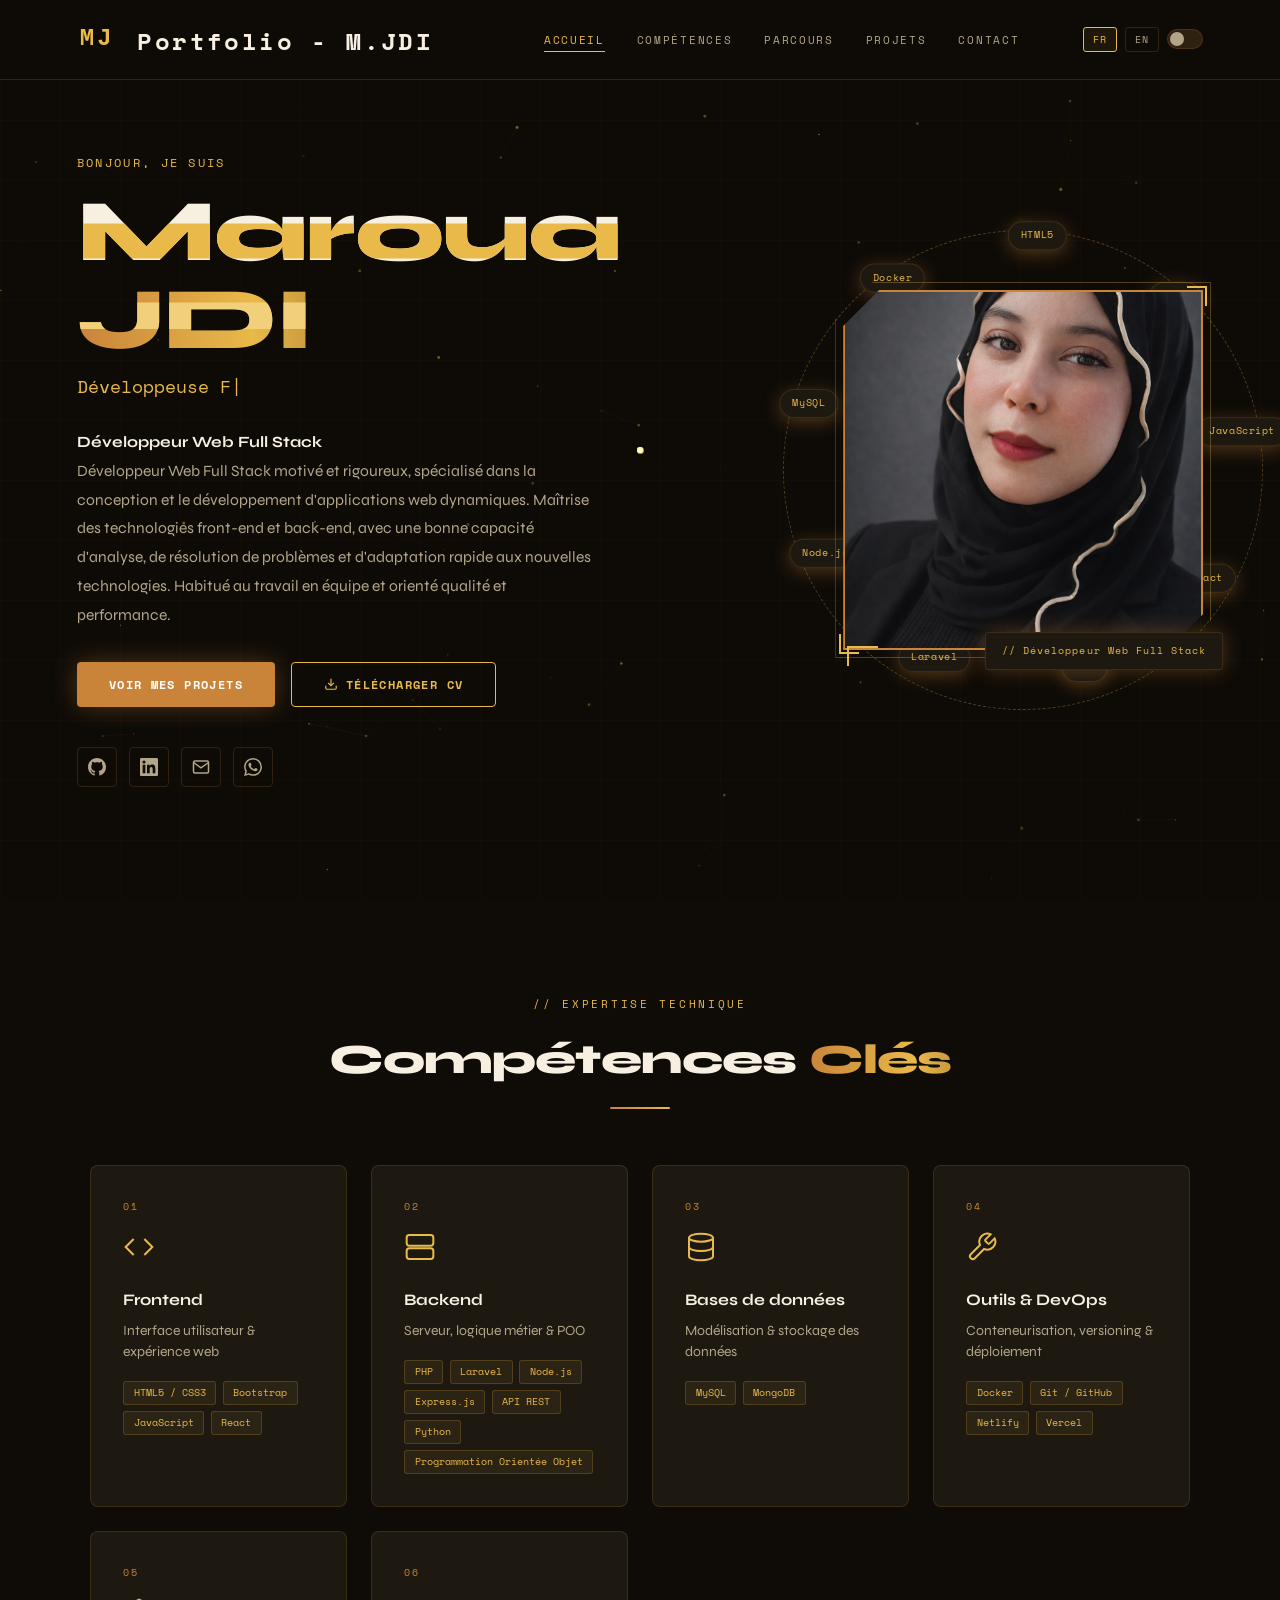
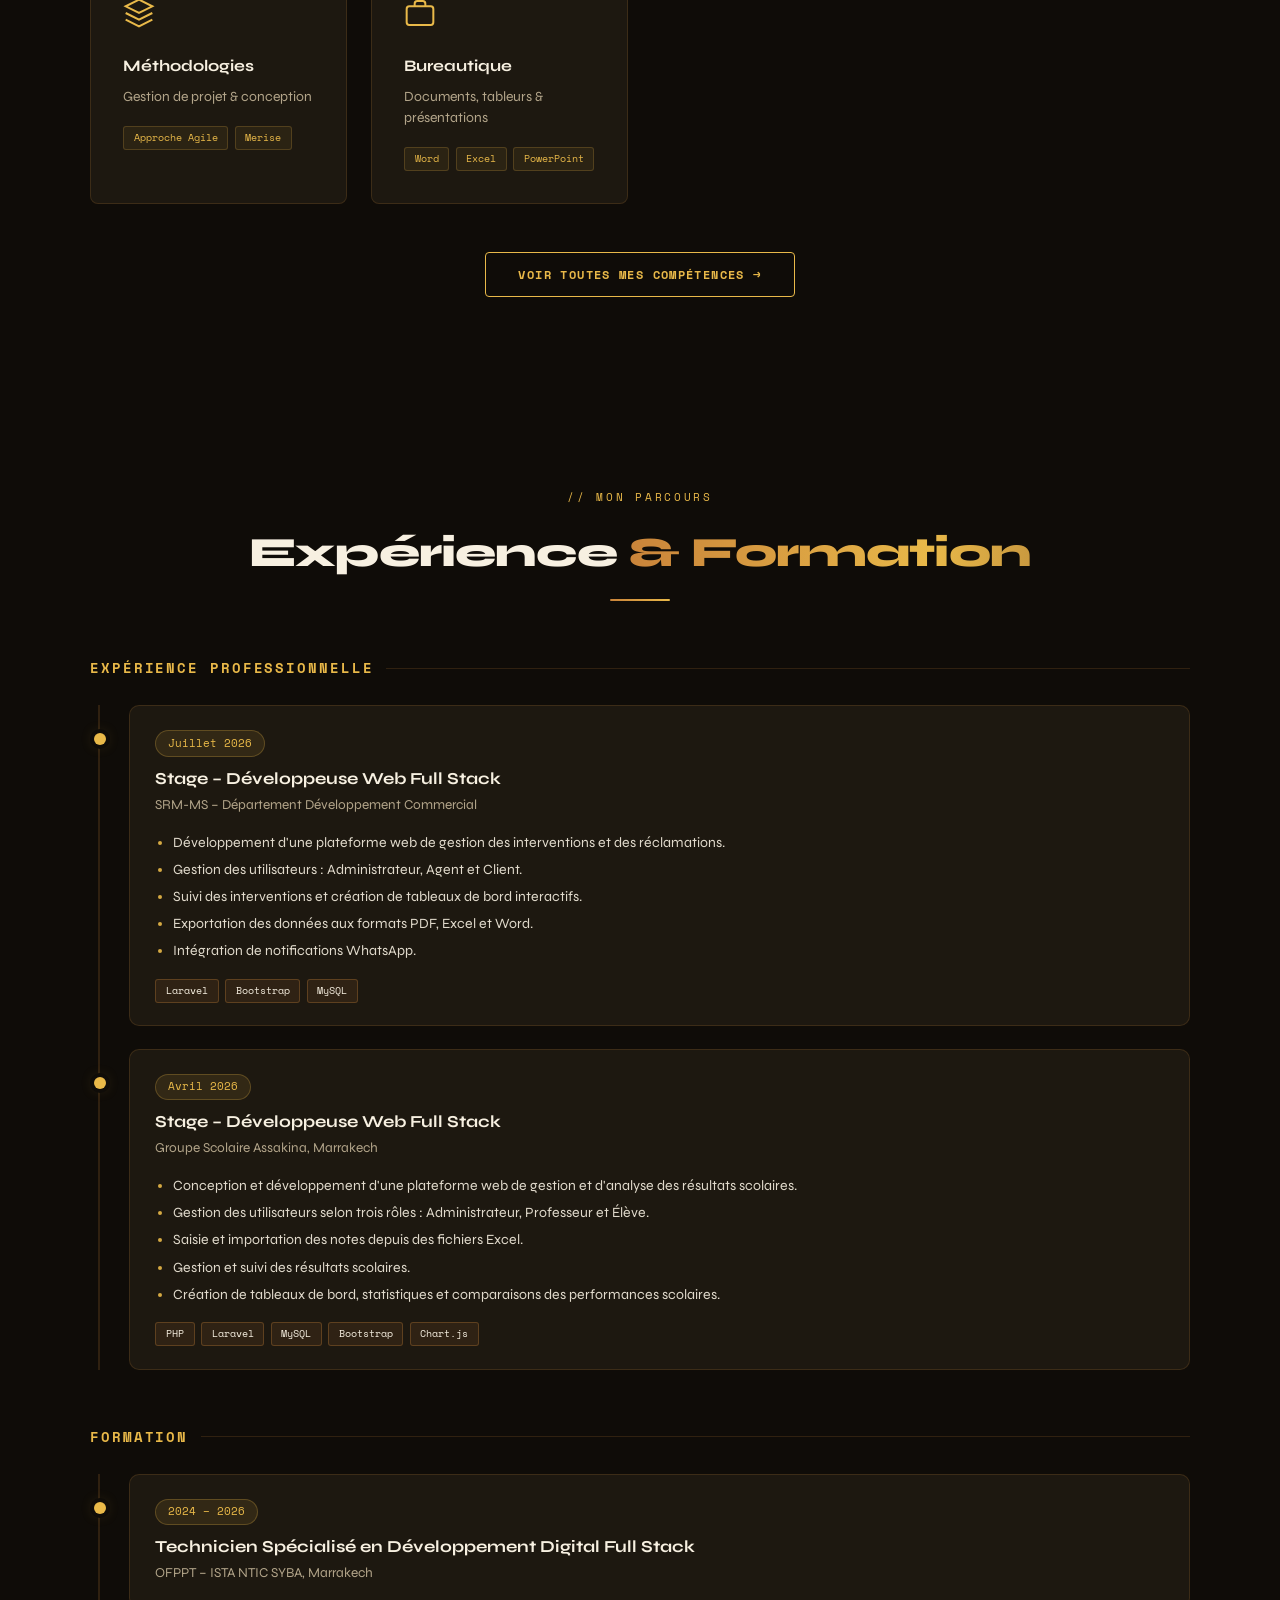
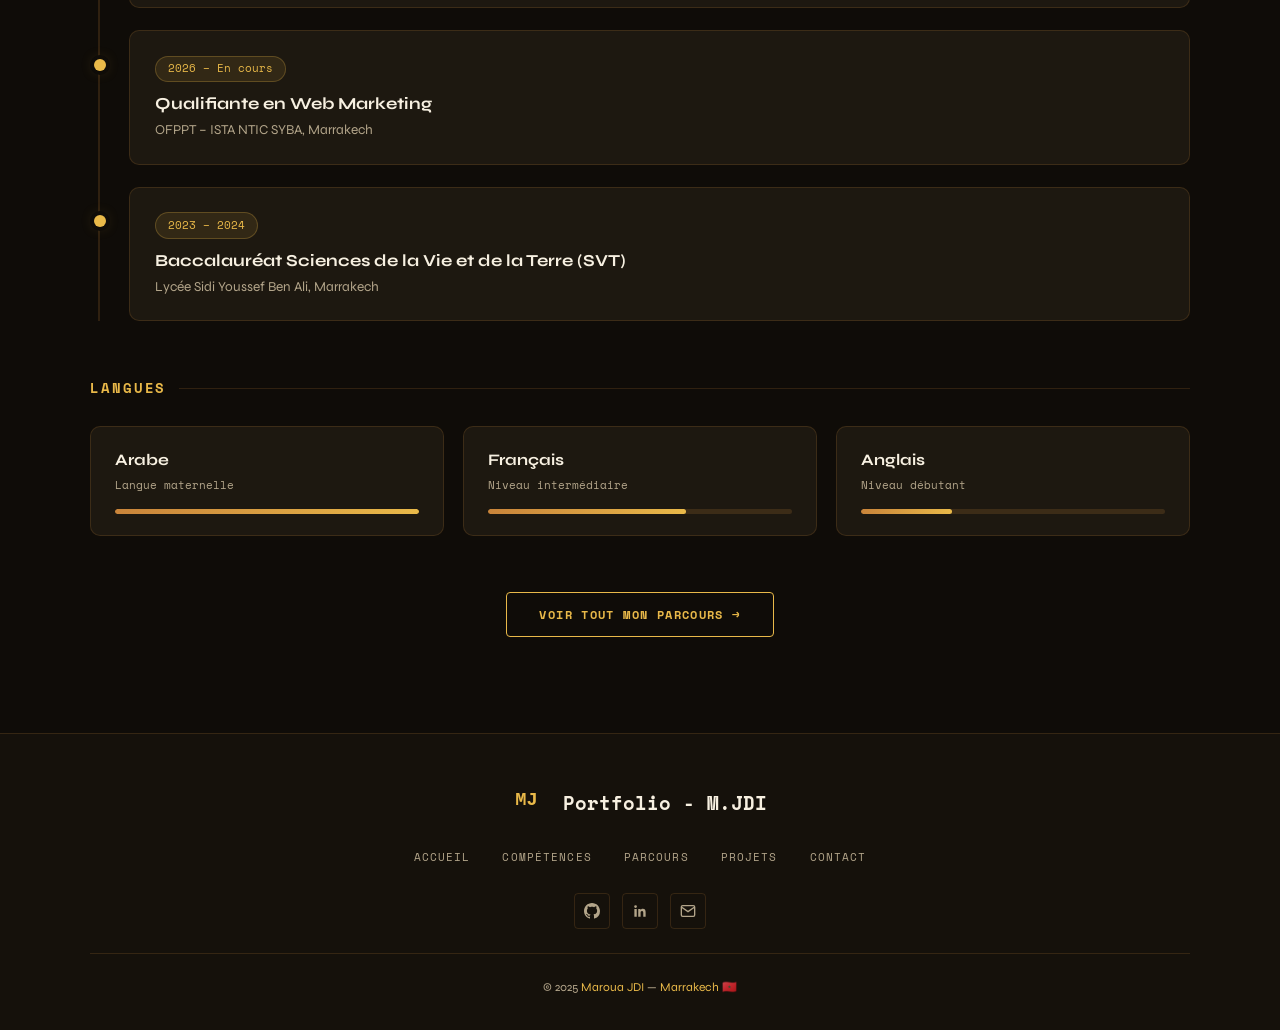
==== index.html @ b1b80afc "Initial commit" ====
<!DOCTYPE html>
<html lang="fr" id="html-root">
<head>
  <meta charset="UTF-8"/>
  <meta name="viewport" content="width=device-width,initial-scale=1.0"/>
  <title>Maroua JDI — Full Stack Developer</title>
  <link rel="stylesheet" href="css/style.css"/>
  <link href="https://fonts.googleapis.com/css2?family=Space+Mono:wght@400;700&family=Syne:wght@400;600;700;800&display=swap" rel="stylesheet"/>
  <style>
  /* ── TOOLTIP on s-icon ── */
  .s-icon{position:relative}
  .s-icon::after{
    content:attr(data-tooltip);
    position:absolute;
    bottom:calc(100% + 10px);
    left:50%;
    transform:translateX(-50%);
    background:var(--panel);
    border:1px solid var(--border);
    color:var(--cyan);
    font-family:var(--ff-mono);
    font-size:.65rem;
    letter-spacing:.06em;
    white-space:nowrap;
    padding:.35rem .7rem;
    border-radius:4px;
    opacity:0;
    pointer-events:none;
    transition:opacity .2s,transform .2s;
    transform:translateX(-50%) translateY(4px);
    z-index:100;
  }
  .s-icon:hover::after{
    opacity:1;
    transform:translateX(-50%) translateY(0);
  }
  </style>
</head>
<body>
<canvas id="particles"></canvas>

<!-- NAVBAR -->
<nav class="navbar" id="navbar">
  <div class="logo" style="font-size:1.5rem">
    <svg width="32" height="32" viewBox="0 0 24 24" fill="currentColor" style="margin-right:0.7rem">
      <text x="2" y="20" font-family="monospace" font-size="18" font-weight="bold">MJ</text>
    </svg>
    Portfolio  - M.JDI
  </div>
  <ul class="nav-links" id="nav-links">
    <li><a href="index.html" class="active" data-fr="Accueil" data-en="Home">Accueil</a></li>
    <li><a href="pages/skills.html" data-fr="Comp&eacute;tences" data-en="Skills">Comp&eacute;tences</a></li>
    <li><a href="pages/parcours.html" data-fr="Parcours" data-en="Background">Parcours</a></li>
    <li><a href="pages/projects.html" data-fr="Projets" data-en="Projects">Projets</a></li>
    <li><a href="pages/contact.html" data-fr="Contact" data-en="Contact">Contact</a></li>
    <li><a href="pages/admin.html" class="admin-lnk" data-fr="Admin" data-en="Admin">Admin</a></li>
    <li class="nav-controls">
      <button class="lang-btn active-lang" id="btn-fr" onclick="setLang('fr')">FR</button>
      <button class="lang-btn" id="btn-en" onclick="setLang('en')">EN</button>
      <button class="theme-btn" id="theme-btn" onclick="toggleTheme()" title="Changer le theme"></button>
    </li>
  </ul>
  <div class="hamburger" onclick="document.getElementById('nav-links').classList.toggle('open')">&#9776;</div>
</nav>

<!-- HERO -->
<section class="hero">
  <div class="hero-wrap">
    <div class="hero-text">
      <p class="hero-eyebrow" data-fr="Bonjour, je suis" data-en="Hello, I am">Bonjour, je suis</p>
      <h1 class="hero-name">Maroua <span>JDI</span></h1>
      <div class="hero-role"><span id="typing"></span><span class="cursor">|</span></div>
      <p class="hero-bio">
        <strong data-fr="D&eacute;veloppeur Web Full Stack" data-en="Full Stack Web Developer">D&eacute;veloppeur Web Full Stack</strong><br>
        <span data-fr="D&eacute;veloppeur Web Full Stack motiv&eacute; et rigoureux, sp&eacute;cialis&eacute; dans la conception et le d&eacute;veloppement d&apos;applications web dynamiques. Ma&icirc;trise des technologies front-end et back-end, avec une bonne capacit&eacute; d&apos;analyse, de r&eacute;solution de probl&egrave;mes et d&apos;adaptation rapide aux nouvelles technologies. Habitu&eacute; au travail en &eacute;quipe et orient&eacute; qualit&eacute; et performance." data-en="Motivated and rigorous Full Stack Web Developer, specialized in designing and developing dynamic web applications. Proficient in both front-end and back-end technologies, with strong analytical skills, problem-solving ability and quick adaptation to new technologies. Team-oriented with a focus on quality and performance.">D&eacute;veloppeur Web Full Stack motiv&eacute; et rigoureux, sp&eacute;cialis&eacute; dans la conception et le d&eacute;veloppement d&apos;applications web dynamiques. Ma&icirc;trise des technologies front-end et back-end, avec une bonne capacit&eacute; d&apos;analyse, de r&eacute;solution de probl&egrave;mes et d&apos;adaptation rapide aux nouvelles technologies. Habitu&eacute; au travail en &eacute;quipe et orient&eacute; qualit&eacute; et performance.</span>
      </p>
      <div class="hero-actions">
        <a href="pages/projects.html" class="btn-p" data-fr="Voir mes projets" data-en="View my projects">Voir mes projets</a>
        <a href="uploads/Cv_Maroua JDI.pdf" download class="btn-o">
          <svg width="14" height="14" viewBox="0 0 24 24" fill="none" stroke="currentColor" stroke-width="2"><path d="M21 15v4a2 2 0 0 1-2 2H5a2 2 0 0 1-2-2v-4"/><polyline points="7 10 12 15 17 10"/><line x1="12" y1="15" x2="12" y2="3"/></svg>
          <span data-fr="T&eacute;l&eacute;charger CV" data-en="Download CV">T&eacute;l&eacute;charger CV</span>
        </a>
      </div>

      <!-- SOCIAL ICONS -->
      <div class="hero-socials">

        <!-- GitHub -->
        <a href="https://github.com/MarouaJD" target="_blank" class="s-icon"
           data-tooltip="github.com/MarouaJD">
          <svg width="18" height="18" viewBox="0 0 24 24" fill="currentColor"><path d="M12 0C5.37 0 0 5.37 0 12c0 5.31 3.435 9.795 8.205 11.385.6.105.825-.255.825-.57 0-.285-.015-1.23-.015-2.235-3.015.555-3.795-.735-4.035-1.41-.135-.345-.72-1.41-1.23-1.695-.42-.225-1.02-.78-.015-.795.945-.015 1.62.87 1.845 1.23 1.08 1.815 2.805 1.305 3.495.99.105-.78.42-1.305.765-1.605-2.67-.3-5.46-1.335-5.46-5.925 0-1.305.465-2.385 1.23-3.225-.12-.3-.54-1.53.12-3.18 0 0 1.005-.315 3.3 1.23.96-.27 1.98-.405 3-.405s2.04.135 3 .405c2.295-1.56 3.3-1.23 3.3-1.23.66 1.65.24 2.88.12 3.18.765.84 1.23 1.905 1.23 3.225 0 4.605-2.805 5.625-5.475 5.925.435.375.81 1.095.81 2.22 0 1.605-.015 2.895-.015 3.3 0 .315.225.69.825.57A12.02 12.02 0 0 0 24 12c0-6.63-5.37-12-12-12z"/></svg>
        </a>

        <!-- LinkedIn -->
        <a href="https://linkedin.com/in/maroua-jdi/" target="_blank" class="s-icon"
           data-tooltip="linkedin.com/in/maroua-jdi">
          <svg width="18" height="18" viewBox="0 0 24 24" fill="currentColor"><path d="M20.447 20.452h-3.554v-5.569c0-1.328-.027-3.037-1.852-3.037-1.853 0-2.136 1.445-2.136 2.939v5.667H9.351V9h3.414v1.561h.046c.477-.9 1.637-1.85 3.37-1.85 3.601 0 4.267 2.37 4.267 5.455v6.286zM5.337 7.433a2.062 2.062 0 0 1-2.063-2.065 2.064 2.064 0 1 1 2.063 2.065zm1.782 13.019H3.555V9h3.564v11.452zM22.225 0H1.771C.792 0 0 .774 0 1.729v20.542C0 23.227.792 24 1.771 24h20.451C23.2 24 24 23.227 24 22.271V1.729C24 .774 23.2 0 22.222 0h.003z"/></svg>
        </a>

        <!-- Email -->
        <a href="mailto:ajdimaroua6@gmail.com" class="s-icon" data-tooltip="ajdimaroua6@gmail.com">
          <svg width="18" height="18" viewBox="0 0 24 24" fill="none" stroke="currentColor" stroke-width="2"><path d="M4 4h16c1.1 0 2 .9 2 2v12c0 1.1-.9 2-2 2H4c-1.1 0-2-.9-2-2V6c0-1.1.9-2 2-2z"/><polyline points="22,6 12,13 2,6"/></svg>
        </a>

        <!-- WhatsApp -->
        <a href="https://wa.me/212681801838" target="_blank" class="s-icon" data-tooltip="WhatsApp">
          <svg width="18" height="18" viewBox="0 0 24 24" fill="currentColor"><path d="M17.472 14.382c-.297-.149-1.758-.867-2.03-.967-.273-.099-.471-.148-.67.15-.197.297-.767.966-.94 1.164-.173.199-.347.223-.644.075-.297-.15-1.255-.463-2.39-1.475-.883-.788-1.48-1.761-1.653-2.059-.173-.297-.018-.458.13-.606.134-.133.298-.347.446-.52.149-.174.198-.298.298-.497.099-.198.05-.371-.025-.52-.075-.149-.669-1.612-.916-2.207-.242-.579-.487-.5-.669-.51a12.8 12.8 0 0 0-.57-.01c-.198 0-.52.074-.792.372-.272.297-1.04 1.016-1.04 2.479 0 1.462 1.065 2.875 1.213 3.074.149.198 2.096 3.2 5.077 4.487.709.306 1.262.489 1.694.625.712.227 1.36.195 1.871.118.571-.085 1.758-.719 2.006-1.413.248-.694.248-1.289.173-1.413-.074-.124-.272-.198-.57-.347m-5.421 7.403h-.004a9.87 9.87 0 0 1-5.031-1.378l-.361-.214-3.741.982.998-3.648-.235-.374a9.86 9.86 0 0 1-1.51-5.26c.001-5.45 4.436-9.884 9.888-9.884 2.64 0 5.122 1.03 6.988 2.898a9.825 9.825 0 0 1 2.893 6.994c-.003 5.45-4.437 9.884-9.885 9.884m8.413-18.297A11.815 11.815 0 0 0 12.05 0C5.495 0 .16 5.335.157 11.892c0 2.096.547 4.142 1.588 5.945L.057 24l6.305-1.654a11.882 11.882 0 0 0 5.683 1.448h.005c6.554 0 11.89-5.335 11.893-11.893a11.821 11.821 0 0 0-3.48-8.413z"/></svg>
        </a>

      </div>
    </div>

    <div class="hero-photo">
      <div class="orbit" aria-hidden="true">
        <div class="orbit-dash"></div>
        <div class="orbit-ring">
        <div class="ob" style="--a:-90deg"><div class="ob-u"><div class="ob-c"><span class="ob-in">HTML5</span></div></div></div>
        <div class="ob" style="--a:-50deg"><div class="ob-u"><div class="ob-c"><span class="ob-in">CSS3</span></div></div></div>
        <div class="ob" style="--a:-10deg"><div class="ob-u"><div class="ob-c"><span class="ob-in">JavaScript</span></div></div></div>
        <div class="ob" style="--a:30deg"><div class="ob-u"><div class="ob-c"><span class="ob-in">React</span></div></div></div>
        <div class="ob" style="--a:70deg"><div class="ob-u"><div class="ob-c"><span class="ob-in">PHP</span></div></div></div>
        <div class="ob" style="--a:110deg"><div class="ob-u"><div class="ob-c"><span class="ob-in">Laravel</span></div></div></div>
        <div class="ob" style="--a:150deg"><div class="ob-u"><div class="ob-c"><span class="ob-in">Node.js</span></div></div></div>
        <div class="ob" style="--a:190deg"><div class="ob-u"><div class="ob-c"><span class="ob-in">MySQL</span></div></div></div>
        <div class="ob" style="--a:230deg"><div class="ob-u"><div class="ob-c"><span class="ob-in">Docker</span></div></div></div>
        </div>
      </div>
      <div class="photo-frame">
        <img src="uploads/profile.png" alt="Maroua JDI" onerror="this.src='https://placehold.co/360x360/1d1810/e9b949?text=MJ'"/>
        <div class="photo-corner tl"></div>
        <div class="photo-corner tr"></div>
        <div class="photo-corner bl"></div>
        <div class="photo-corner br"></div>
      </div>
      <div class="photo-badge" data-fr="// D&eacute;veloppeur Web Full Stack" data-en="// Full Stack Web Developer">// D&eacute;veloppeur Web Full Stack</div>
    </div>
  </div>
</section>

<!-- SKILLS PREVIEW -->
<section class="skills">
  <div class="skills-wrap">
    <div class="sec-head">
      <span class="sec-tag" data-fr="// expertise technique" data-en="// technical expertise">// expertise technique</span>
      <h2 class="sec-title" data-fr="Comp&eacute;tences <span>Cl&eacute;s</span>" data-en="Key <span>Skills</span>">Comp&eacute;tences <span>Cl&eacute;s</span></h2>
      <div class="sec-line"></div>
    </div>
    <div class="skills-grid" id="home-skills"></div>

    <!-- VOIR PLUS -->
    <div style="text-align:center;margin-top:3rem">
      <a href="pages/skills.html" class="btn-o">
        <span data-fr="Voir toutes mes comp&eacute;tences &rarr;" data-en="See all my skills &rarr;">Voir toutes mes comp&eacute;tences &rarr;</span>
      </a>
    </div>

  </div>
</section>

<!-- PARCOURS (depuis l'admin) -->
<section class="skills" id="parcours">
  <div class="skills-wrap">
    <div class="sec-head">
      <span class="sec-tag" data-fr="// mon parcours" data-en="// my background">// mon parcours</span>
      <h2 class="sec-title" data-fr="Exp&eacute;rience <span>&amp; Formation</span>" data-en="Experience <span>&amp; Education</span>">Exp&eacute;rience <span>&amp; Formation</span></h2>
      <div class="sec-line"></div>
    </div>
    <div id="home-parcours"></div>
    <div style="text-align:center;margin-top:2rem">
      <a href="pages/parcours.html" class="btn-o"><span data-fr="Voir tout mon parcours &rarr;" data-en="See my full background &rarr;">Voir tout mon parcours &rarr;</span></a>
    </div>
  </div>
</section>

<!-- FOOTER -->
<footer>
  <div class="footer-inner">
    <div class="footer-logo" style="font-size:1.2rem">
    <svg width="28" height="28" viewBox="0 0 24 24" fill="currentColor" style="margin-right:0.6rem">
      <text x="2" y="20" font-family="monospace" font-size="16" font-weight="bold">MJ</text>
    </svg>
    Portfolio  - M.JDI
  </div>
    <ul class="footer-links">
      <li><a href="index.html" data-fr="Accueil" data-en="Home">Accueil</a></li>
      <li><a href="pages/skills.html" data-fr="Comp&eacute;tences" data-en="Skills">Comp&eacute;tences</a></li>
    <li><a href="pages/parcours.html" data-fr="Parcours" data-en="Background">Parcours</a></li>
      <li><a href="pages/projects.html" data-fr="Projets" data-en="Projects">Projets</a></li>
      <li><a href="pages/contact.html" data-fr="Contact" data-en="Contact">Contact</a></li>
    </ul>
    <div class="footer-socials">
      <a href="https://github.com/MarouaJD" target="_blank">
        <svg width="16" height="16" viewBox="0 0 24 24" fill="currentColor"><path d="M12 0C5.37 0 0 5.37 0 12c0 5.31 3.435 9.795 8.205 11.385.6.105.825-.255.825-.57 0-.285-.015-1.23-.015-2.235-3.015.555-3.795-.735-4.035-1.41-.135-.345-.72-1.41-1.23-1.695-.42-.225-1.02-.78-.015-.795.945-.015 1.62.87 1.845 1.23 1.08 1.815 2.805 1.305 3.495.99.105-.78.42-1.305.765-1.605-2.67-.3-5.46-1.335-5.46-5.925 0-1.305.465-2.385 1.23-3.225-.12-.3-.54-1.53.12-3.18 0 0 1.005-.315 3.3 1.23.96-.27 1.98-.405 3-.405s2.04.135 3 .405c2.295-1.56 3.3-1.23 3.3-1.23.66 1.65.24 2.88.12 3.18.765.84 1.23 1.905 1.23 3.225 0 4.605-2.805 5.625-5.475 5.925.435.375.81 1.095.81 2.22 0 1.605-.015 2.895-.015 3.3 0 .315.225.69.825.57A12.02 12.02 0 0 0 24 12c0-6.63-5.37-12-12-12z"/></svg>
      </a>
      <a href="https://linkedin.com/in/maroua-jdi/" target="_blank">
        <svg width="16" height="16" viewBox="0 0 24 24" fill="currentColor"><path d="M20.447 20.452h-3.554v-5.569c0-1.328-.027-3.037-1.852-3.037-1.853 0-2.136 1.445-2.136 2.939v5.667H9.351V9h3.414v1.561h.046c.477-.9 1.637-1.85 3.37-1.85 3.601 0 4.267 2.37 4.267 5.455v6.286zM5.337 7.433a2.062 2.062 0 0 1-2.063-2.065 2.064 2.064 0 1 1 2.063 2.065zm1.782 13.019H3.555V9h3.564v11.452z"/></svg>
      </a>
      <!-- Email nichan sans Cloudflare -->
      <a href="mailto:ajdimaroua6@gmail.com">
        <svg width="16" height="16" viewBox="0 0 24 24" fill="none" stroke="currentColor" stroke-width="2"><path d="M4 4h16c1.1 0 2 .9 2 2v12c0 1.1-.9 2-2 2H4c-1.1 0-2-.9-2-2V6c0-1.1.9-2 2-2z"/><polyline points="22,6 12,13 2,6"/></svg>
      </a>
    </div>
    <div class="footer-copy">
      <p>&copy; 2025 <em>Maroua JDI</em> &mdash; <em data-fr="Marrakech &#x1F1F2;&#x1F1E6;" data-en="Marrakech &#x1F1F2;&#x1F1E6;">Marrakech &#x1F1F2;&#x1F1E6;</em></p>
    </div>
  </div>
</footer>


<script src="js/site-data.js"></script>
<script src="js/projects-store.js"></script>
<script src="js/cv-store.js"></script>
<script src="js/particles.js"></script>
<script src="js/main.js"></script>
<script>
/* ── THEME ── */
function toggleTheme(){
  document.body.classList.toggle('light');
  localStorage.setItem('theme', document.body.classList.contains('light') ? 'light' : 'dark');
}
if(localStorage.getItem('theme') === 'light') document.body.classList.add('light');

/* ── TYPING ── */
const txts = {
  fr: ["Développeuse Full Stack","PHP / Laravel / MySQL / MongoDB","JavaScript / React","Node.js · Express.js · API REST","Python · POO","HTML · CSS · Bootstrap","Docker · Git · GitHub","Netlify · Vercel","ISTA NTIC — Marrakech"],
  en: ["Full Stack Developer","PHP / Laravel / MySQL / MongoDB","JavaScript / React","Node.js · Express.js · API REST","Python · POO","HTML · CSS · Bootstrap","Docker · Git · GitHub","Netlify · Vercel","ISTA NTIC — Marrakech"]
};
let ti=0,ci=0,del=false,lang='fr';
const el=document.getElementById('typing');
function type(){
  if(!el)return;
  const arr=txts[lang];
  const cur=arr[ti];
  if(!del){el.textContent=cur.slice(0,++ci);if(ci===cur.length){del=true;setTimeout(type,1800);return}}
  else{el.textContent=cur.slice(0,--ci);if(ci===0){del=false;ti=(ti+1)%arr.length}}
  setTimeout(type,del?50:85);
}
setTimeout(type,1000);

/* ── LANGUAGE ── */
function setLang(l){
  lang=l;
  document.getElementById('btn-fr').classList.toggle('active-lang',l==='fr');
  document.getElementById('btn-en').classList.toggle('active-lang',l==='en');
  document.querySelectorAll('[data-'+l+']').forEach(el=>{
    const v=el.getAttribute('data-'+l);
    if(el.tagName==='INPUT'||el.tagName==='TEXTAREA'){el.placeholder=v}
    else{el.innerHTML=v}
  });
  localStorage.setItem('lang',l);
  ti=0;ci=0;del=false;
}
const saved=localStorage.getItem('lang');
if(saved&&saved!=='fr') setTimeout(()=>setLang(saved),200);

/* ── CARTES COMPETENCES (depuis l'admin) ── */
(function(){
  const grid=document.getElementById('home-skills');
  const chip='padding:.18rem .6rem;background:rgba(233,185,73,.07);border:1px solid rgba(233,185,73,.2);border-radius:3px;font-family:var(--ff-mono);font-size:.6rem;color:var(--cyan)';
  grid.innerHTML=getSkills().map((c,i)=>
    '<div class="sk-card" data-delay="'+(i%6*150)+'"><div class="sk-num">'+String(i+1).padStart(2,'0')+'</div>'+
    '<div class="sk-icon"><svg width="32" height="32" viewBox="0 0 24 24" fill="none" stroke="#e9b949" stroke-width="1.5">'+CAT_ICONS[i%CAT_ICONS.length]+'</svg></div>'+
    '<div class="sk-name">'+esc(c.name)+'</div><div class="sk-tech">'+esc(c.sub||'')+'</div>'+
    '<div style="margin-top:1.2rem;display:flex;flex-wrap:wrap;gap:.4rem">'+c.items.map(x=>'<span style="'+chip+'">'+esc(x.name)+'</span>').join('')+'</div></div>'
  ).join('');
})();


/* ── PARCOURS SUR L'ACCUEIL (depuis l'admin) ── */
(function(){
  const item=p=>'<div class="tl-item"><span class="tl-period">'+esc(p.period)+'</span><div class="tl-title">'+esc(p.title)+'</div><div class="tl-org">'+esc(p.org)+'</div>'+
    ((p.points&&p.points.length)?'<ul class="tl-points">'+p.points.map(x=>'<li>'+esc(x)+'</li>').join('')+'</ul>':'')+
    (p.tech?'<div class="tl-tech">'+p.tech.split(',').map(t=>'<span>'+esc(t.trim())+'</span>').join('')+'</div>':'')+'</div>';
  const sec=(t,b)=>b?'<div class="parcours-sec"><h2>'+t+'</h2>'+b+'</div>':'';
  const all=getParcours(), langues=getLangues();
  const exp=all.filter(p=>p.type==='experience'), form=all.filter(p=>p.type!=='experience');
  document.getElementById('home-parcours').innerHTML=
    sec('Expérience professionnelle',exp.length?'<div class="tl">'+exp.map(item).join('')+'</div>':'')+
    sec('Formation',form.length?'<div class="tl">'+form.map(item).join('')+'</div>':'')+
    sec('Langues',langues.length?'<div class="lang-grid">'+langues.map(l=>'<div class="lang-card"><b>'+esc(l.name)+'</b><small>'+esc(l.level)+'</small><div class="lang-bar"><i style="width:'+(+l.pct||0)+'%"></i></div></div>').join('')+'</div>':'');
  const o=new IntersectionObserver(es=>es.forEach(e=>{if(e.isIntersecting){e.target.classList.add('vis');o.unobserve(e.target)}}),{threshold:.05});
  document.querySelectorAll('#home-parcours .tl-item,#home-parcours .lang-card').forEach(c=>o.observe(c));
})();

/* ── SCROLL REVEAL (skills) ── */
const obs=new IntersectionObserver(entries=>{
  entries.forEach(e=>{
    if(e.isIntersecting){
      const d=parseInt(e.target.dataset.delay||0);
      setTimeout(()=>e.target.classList.add('vis'),d);
      obs.unobserve(e.target);
    }
  });
},{threshold:.15});
document.querySelectorAll('.sk-card').forEach(c=>obs.observe(c));
</script>

<script src="js/animations.js"></script>
---- css/style.css ----
@import url('https://fonts.googleapis.com/css2?family=Space+Mono:wght@400;700&family=Syne:wght@400;600;700;800&display=swap');

/* ===== DARK MODE (default) ===== */
:root {
  --bg:      #0f0c08;
  --bg2:     #15110b;
  --panel:   #1d1810;
  --blue:    #c9843a;
  --cyan:    #e9b949;
  --glow-b:  rgba(201,132,58,.35);
  --glow-c:  rgba(233,185,73,.25);
  --text:    #f7f0e1;
  --muted:   #b3a58a;
  --border:  rgba(201,132,58,.18);
  --nav-bg:  rgba(15,12,8,.88);
  --grid-ln: rgba(201,132,58,.03);
  --ff-head: 'Syne', sans-serif;
  --ff-mono: 'Space Mono', monospace;
}

/* ===== LIGHT MODE ===== */
body.light {
  --bg:      #f5ecdc;
  --bg2:     #ebdfc8;
  --panel:   #fffaf0;
  --blue:    #8a5a2b;
  --cyan:    #b4532a;
  --glow-b:  rgba(138,90,43,.2);
  --glow-c:  rgba(180,83,42,.2);
  --text:    #3a2a18;
  --muted:   #7d6a52;
  --border:  rgba(138,90,43,.18);
  --nav-bg:  rgba(245,236,220,.92);
  --grid-ln: rgba(138,90,43,.04);
}

*,*::before,*::after{box-sizing:border-box;margin:0;padding:0}
html{scroll-behavior:smooth}
body{background:var(--bg);color:var(--text);font-family:var(--ff-head);font-size:16px;line-height:1.65;overflow-x:hidden;transition:background .4s,color .4s}
::-webkit-scrollbar{width:4px}
::-webkit-scrollbar-track{background:var(--bg)}
::-webkit-scrollbar-thumb{background:var(--blue);border-radius:2px}

#particles{position:fixed;inset:0;z-index:0;pointer-events:none}
body::before{content:'';position:fixed;inset:0;z-index:0;pointer-events:none;background-image:linear-gradient(var(--grid-ln) 1px,transparent 1px),linear-gradient(90deg,var(--grid-ln) 1px,transparent 1px);background-size:60px 60px}

/* ── NAV ── */
.navbar{position:fixed;top:0;left:0;right:0;z-index:200;display:flex;align-items:center;justify-content:space-between;padding:1.1rem 6%;background:var(--nav-bg);backdrop-filter:blur(16px);border-bottom:1px solid var(--border);transition:padding .3s,background .4s}
.navbar.scrolled{padding:.75rem 6%;box-shadow:0 4px 40px rgba(0,0,0,.15)}
.logo{font-family:var(--ff-mono);font-size:1.1rem;font-weight:700;color:var(--text);letter-spacing:.1em}
.logo em{color:var(--cyan);font-style:normal}
.nav-links{display:flex;gap:2rem;list-style:none;align-items:center}
.nav-links a{font-family:var(--ff-mono);font-size:.7rem;letter-spacing:.15em;text-transform:uppercase;color:var(--muted);text-decoration:none;transition:color .25s;position:relative;padding-bottom:4px}
.nav-links a::after{content:'';position:absolute;bottom:0;left:0;width:0;height:1px;background:var(--cyan);transition:width .3s}
.nav-links a:hover,.nav-links a.active{color:var(--cyan)}
.nav-links a:hover::after,.nav-links a.active::after{width:100%}
.admin-lnk{border:1px solid var(--border)!important;padding:4px 10px!important;border-radius:3px;display:none!important}
.admin-lnk:hover{border-color:var(--cyan)!important;background:rgba(233,185,73,.07)!important}

/* ── ADMIN: PROJECTS TAB (added) ── */
.admin-add-form{background:var(--panel);border:1px solid var(--border);border-radius:8px;padding:1.5rem;margin-bottom:2rem}
.admin-add-form h3{font-family:var(--ff-mono);font-size:.85rem;color:var(--cyan);letter-spacing:.08em;text-transform:uppercase;margin-bottom:1.2rem}
.admin-form-grid{display:grid;grid-template-columns:1fr 1fr;gap:0 1.2rem}
.admin-form-grid .form-group.full{grid-column:1/-1}
.proj-admin-list{display:flex;flex-direction:column;gap:.9rem}
.proj-admin-card{background:var(--panel);border:1px solid var(--border);border-radius:8px;padding:1.1rem 1.3rem;display:flex;justify-content:space-between;align-items:center;gap:1rem;flex-wrap:wrap}
.proj-admin-info{flex:1;min-width:200px}
.proj-admin-info .pa-title{font-weight:700;color:var(--text);font-size:.92rem}
.proj-admin-info .pa-meta{color:var(--muted);font-size:.72rem;font-family:var(--ff-mono);margin-top:.25rem}
.pa-del{padding:.4rem .9rem;background:transparent;border:1px solid rgba(255,60,60,.2);border-radius:3px;color:rgba(255,100,100,.6);cursor:pointer;font-size:.72rem;font-family:var(--ff-mono);transition:all .25s}
.pa-del:hover{border-color:#ff3333;color:#ff3333}
@media(max-width:600px){.admin-form-grid{grid-template-columns:1fr}}
.hamburger{display:none;font-size:1.4rem;cursor:pointer;color:var(--cyan)}

/* LANG + THEME BUTTONS */
.nav-controls{display:flex;align-items:center;gap:.5rem}
.lang-btn{background:transparent;border:1px solid var(--border);color:var(--muted);font-family:var(--ff-mono);font-size:.62rem;letter-spacing:.1em;padding:4px 9px;border-radius:3px;cursor:pointer;transition:all .25s}
.lang-btn:hover,.lang-btn.active-lang{border-color:var(--cyan);color:var(--cyan);background:rgba(233,185,73,.07)}

/* THEME TOGGLE BUTTON */
.theme-btn{width:36px;height:20px;border-radius:10px;background:var(--border);border:1px solid var(--border);cursor:pointer;position:relative;transition:background .3s;flex-shrink:0;padding:0}
.theme-btn::after{content:'';position:absolute;top:2px;left:2px;width:14px;height:14px;border-radius:50%;background:var(--muted);transition:transform .3s,background .3s}
body.light .theme-btn{background:rgba(138,90,43,.2)}
body.light .theme-btn::after{transform:translateX(16px);background:var(--blue)}

/* BUTTONS */
.btn-p{display:inline-flex;align-items:center;gap:.5rem;padding:.75rem 2rem;border-radius:4px;background:var(--blue);color:#fff;font-family:var(--ff-mono);font-size:.72rem;letter-spacing:.12em;text-transform:uppercase;text-decoration:none;font-weight:700;border:none;cursor:pointer;transition:all .25s;box-shadow:0 0 24px var(--glow-b)}
.btn-p:hover{filter:brightness(1.15);transform:translateY(-2px);box-shadow:0 0 40px var(--glow-b)}
.btn-o{display:inline-flex;align-items:center;gap:.5rem;padding:.75rem 2rem;border-radius:4px;background:transparent;color:var(--cyan);font-family:var(--ff-mono);font-size:.72rem;letter-spacing:.12em;text-transform:uppercase;text-decoration:none;font-weight:700;border:1px solid var(--cyan);cursor:pointer;transition:all .25s}
.btn-o:hover{background:rgba(233,185,73,.08);transform:translateY(-2px);box-shadow:0 0 24px var(--glow-c)}

/* HERO */
.hero{position:relative;z-index:1;min-height:100vh;display:flex;align-items:center;padding:120px 6% 80px}
.hero-wrap{max-width:1200px;margin:0 auto;width:100%;display:grid;grid-template-columns:1fr auto;align-items:center;gap:5rem}
.hero-eyebrow{font-family:var(--ff-mono);font-size:.72rem;letter-spacing:.2em;color:var(--cyan);text-transform:uppercase;margin-bottom:1rem;opacity:0;animation:fadeUp .5s .1s forwards}
.hero-name{font-size:clamp(3rem,7vw,5.5rem);font-weight:800;color:var(--text);line-height:1;margin-bottom:.5rem;letter-spacing:-.02em;opacity:0;animation:fadeUp .5s .25s forwards}
.hero-name span{color:var(--cyan)}
.hero-role{font-family:var(--ff-mono);font-size:clamp(.9rem,2vw,1.1rem);color:var(--blue);margin-bottom:1.5rem;height:1.8em;opacity:0;animation:fadeUp .5s .4s forwards}
.hero-role #typing{color:var(--cyan)}
.cursor{animation:blink .8s infinite;color:var(--cyan)}
.hero-bio{color:var(--muted);font-size:.975rem;max-width:520px;margin-bottom:2rem;line-height:1.85;opacity:0;animation:fadeUp .5s .55s forwards}
.hero-bio strong{color:var(--text)}
.hero-actions{display:flex;gap:1rem;flex-wrap:wrap;margin-bottom:2.5rem;opacity:0;animation:fadeUp .5s .7s forwards}
.hero-socials{display:flex;gap:.75rem;opacity:0;animation:fadeUp .5s .85s forwards}
.s-icon{width:40px;height:40px;border-radius:4px;display:flex;align-items:center;justify-content:center;border:1px solid var(--border);color:var(--muted);text-decoration:none;transition:all .25s}
.s-icon:hover{color:var(--cyan);border-color:var(--cyan);background:rgba(233,185,73,.07);transform:translateY(-3px)}

/* PHOTO */
.hero-photo{opacity:0;animation:fadeIn .8s .3s forwards;position:relative}
.photo-frame{width:360px;height:360px;position:relative}
.photo-frame img{width:100%;height:100%;object-fit:cover;clip-path:polygon(10% 0%,100% 0%,100% 90%,90% 100%,0% 100%,0% 10%);border:2px solid var(--blue);filter:drop-shadow(0 0 30px var(--glow-b));display:block}
.photo-frame::before{content:'';position:absolute;inset:-8px;clip-path:polygon(10% 0%,100% 0%,100% 90%,90% 100%,0% 100%,0% 10%);border:1px solid var(--cyan);opacity:.3;animation:spin-slow 12s linear infinite}
.photo-corner{position:absolute;width:20px;height:20px}
.photo-corner.tl{top:-4px;left:-4px;border-top:2px solid var(--cyan);border-left:2px solid var(--cyan)}
.photo-corner.tr{top:-4px;right:-4px;border-top:2px solid var(--cyan);border-right:2px solid var(--cyan)}
.photo-corner.bl{bottom:-4px;left:-4px;border-bottom:2px solid var(--cyan);border-left:2px solid var(--cyan)}
.photo-corner.br{bottom:-4px;right:-4px;border-bottom:2px solid var(--cyan);border-right:2px solid var(--cyan)}
.photo-badge{position:absolute;bottom:-20px;right:-20px;background:var(--panel);border:1px solid var(--border);padding:.6rem 1rem;border-radius:4px;font-family:var(--ff-mono);font-size:.65rem;color:var(--cyan);letter-spacing:.1em;white-space:nowrap;box-shadow:0 0 20px var(--glow-b)}

/* SECTION HEADER */
.sec-head{text-align:center;margin-bottom:3.5rem}
.sec-tag{font-family:var(--ff-mono);font-size:.68rem;letter-spacing:.25em;color:var(--cyan);text-transform:uppercase;display:block;margin-bottom:.75rem}
.sec-title{font-size:clamp(1.8rem,3.5vw,2.6rem);font-weight:800;color:var(--text);letter-spacing:-.02em}
.sec-title span{color:var(--cyan)}
.sec-line{width:60px;height:2px;margin:.75rem auto 0;background:linear-gradient(90deg,var(--blue),var(--cyan));border-radius:1px}

/* SKILLS */
.skills{position:relative;z-index:1;padding:6rem 6%}
.skills-wrap{max-width:1100px;margin:0 auto}
.skills-grid{display:grid;grid-template-columns:repeat(auto-fit,minmax(240px,1fr));gap:1.5rem}
.sk-card{background:var(--panel);border:1px solid var(--border);border-radius:8px;padding:2rem;position:relative;overflow:hidden;transition:border-color .3s,transform .3s,box-shadow .3s,background .4s;opacity:0;transform:translateY(24px)}
.sk-card.vis{opacity:1;transform:translateY(0);transition:opacity .6s,transform .6s,border-color .3s,box-shadow .3s,background .4s}
.sk-card::before{content:'';position:absolute;top:0;left:0;right:0;height:2px;background:linear-gradient(90deg,var(--blue),var(--cyan));transform:scaleX(0);transform-origin:left;transition:transform .4s}
.sk-card:hover{border-color:var(--blue);transform:translateY(-5px)!important;box-shadow:0 12px 40px var(--glow-b)}
.sk-card:hover::before{transform:scaleX(1)}
.sk-num{font-family:var(--ff-mono);font-size:.65rem;color:var(--blue);letter-spacing:.15em;margin-bottom:1rem}
.sk-icon{margin-bottom:1rem}
.sk-name{font-size:1rem;font-weight:700;color:var(--text);margin-bottom:.4rem}
.sk-tech{color:var(--muted);font-size:.875rem;margin-bottom:1.2rem;line-height:1.5}
.sk-bar{height:3px;background:rgba(128,128,128,.15);border-radius:2px;overflow:hidden}
.sk-fill{height:100%;width:0;background:linear-gradient(90deg,var(--blue),var(--cyan));border-radius:2px;transition:width 1.4s ease;box-shadow:0 0 8px var(--cyan)}
.sk-card.vis .sk-fill{width:var(--w)}

/* FOOTER */
footer{position:relative;z-index:1;border-top:1px solid var(--border);padding:3rem 6% 2rem;background:var(--bg2);transition:background .4s}
.footer-inner{max-width:1100px;margin:0 auto;display:flex;flex-direction:column;align-items:center;gap:1.5rem;text-align:center}
.footer-logo{font-family:var(--ff-mono);font-size:1.2rem;font-weight:700;color:var(--text)}
.footer-logo em{color:var(--cyan);font-style:normal}
.footer-links{display:flex;gap:2rem;list-style:none;flex-wrap:wrap;justify-content:center}
.footer-links a{color:var(--muted);text-decoration:none;font-family:var(--ff-mono);font-size:.7rem;text-transform:uppercase;letter-spacing:.1em;transition:color .25s}
.footer-links a:hover{color:var(--cyan)}
.footer-socials{display:flex;gap:.75rem}
.footer-socials a{width:36px;height:36px;display:flex;align-items:center;justify-content:center;border:1px solid var(--border);border-radius:4px;color:var(--muted);text-decoration:none;transition:all .25s}
.footer-socials a:hover{color:var(--cyan);border-color:var(--cyan);background:rgba(233,185,73,.07)}
.footer-copy{color:var(--muted);font-size:.75rem;border-top:1px solid var(--border);padding-top:1.5rem;width:100%;text-align:center}
.footer-copy em{color:var(--cyan);font-style:normal}

/* PAGE HERO */
.page-hero{position:relative;z-index:1;padding:140px 6% 60px;text-align:center}
.page-hero h1{font-size:clamp(2rem,4vw,3.2rem);font-weight:800;color:var(--text);margin-bottom:1rem;letter-spacing:-.02em}
.page-hero p{color:var(--muted);font-size:1rem;max-width:560px;margin:0 auto}

/* PROJECTS */
.projects-wrap{position:relative;z-index:1;max-width:1200px;margin:0 auto;padding:2rem 6% 6rem}
.filter-bar{display:flex;justify-content:center;gap:.75rem;flex-wrap:wrap;margin-bottom:3rem}
.f-btn{padding:.45rem 1.2rem;background:transparent;border:1px solid var(--border);border-radius:3px;color:var(--muted);cursor:pointer;font-family:var(--ff-mono);font-size:.68rem;letter-spacing:.12em;text-transform:uppercase;transition:all .25s}
.f-btn.active,.f-btn:hover{border-color:var(--cyan);color:var(--cyan);background:rgba(233,185,73,.06)}
.projects-grid{display:grid;grid-template-columns:repeat(auto-fill,minmax(320px,1fr));gap:1.5rem}
.proj-card{background:var(--panel);border:1px solid var(--border);border-radius:8px;overflow:hidden;transition:all .3s;opacity:0;transform:translateY(24px)}
.proj-card.vis{opacity:1;transform:translateY(0);transition:opacity .6s,transform .6s,border-color .3s,box-shadow .3s}
.proj-card:hover{border-color:var(--cyan);box-shadow:0 12px 40px var(--glow-c);transform:translateY(-5px)!important}

/* PROJECT THUMB with SVG icon */
.proj-thumb{height:160px;background:linear-gradient(135deg,var(--bg2),var(--panel));display:flex;align-items:center;justify-content:center;border-bottom:1px solid var(--border);position:relative;overflow:hidden}
.proj-thumb::before{content:'';position:absolute;inset:0;background:radial-gradient(circle at center,rgba(233,185,73,.06),transparent 70%)}
.proj-thumb svg{position:relative;z-index:1;opacity:.85;transition:opacity .3s,transform .3s}
.proj-card:hover .proj-thumb svg{opacity:1;transform:scale(1.08)}

.proj-body{padding:1.5rem}
.proj-tags{display:flex;gap:.4rem;flex-wrap:wrap;margin-bottom:.9rem}
.tag{padding:.2rem .6rem;background:rgba(201,132,58,.1);border:1px solid rgba(201,132,58,.2);border-radius:3px;font-family:var(--ff-mono);font-size:.63rem;color:var(--blue);letter-spacing:.08em;transition:background .4s,color .4s}
.proj-title{font-size:1rem;font-weight:700;color:var(--text);margin-bottom:.5rem}
.proj-desc{color:var(--muted);font-size:.875rem;line-height:1.65;margin-bottom:1.2rem}
.proj-links{display:flex;gap:1.2rem}
.proj-links a{color:var(--cyan);text-decoration:none;font-family:var(--ff-mono);font-size:.7rem;letter-spacing:.08em;transition:opacity .25s}
.proj-links a:hover{opacity:.6}

/* CV BANNER */
.cv-banner{position:relative;z-index:1;text-align:center;padding:2.5rem 6%;background:linear-gradient(135deg,var(--bg2),var(--panel));border-top:1px solid var(--border);border-bottom:1px solid var(--border);margin-bottom:3rem;transition:background .4s}
.cv-banner h3{font-size:1.4rem;font-weight:700;color:var(--text);margin-bottom:.5rem}
.cv-banner p{color:var(--muted);font-size:.9rem;margin-bottom:1.2rem}

/* CONTACT */
.contact-wrap{position:relative;z-index:1;padding:140px 6% 6rem;max-width:1100px;margin:0 auto}
.contact-grid{display:grid;grid-template-columns:1fr 1.5fr;gap:4rem;align-items:start}
.contact-info h2{font-size:1.8rem;font-weight:800;color:var(--text);margin-bottom:.75rem}
.contact-info p{color:var(--muted);font-size:.9rem;margin-bottom:2rem;line-height:1.8}
.c-item{display:flex;align-items:center;gap:.9rem;margin-bottom:1rem;color:var(--muted);font-size:.9rem}
.c-item svg{color:var(--cyan);flex-shrink:0}
.c-item a{color:var(--muted);text-decoration:none;transition:color .25s}
.c-item a:hover{color:var(--cyan)}
.contact-form-box{background:var(--panel);border:1px solid var(--border);border-radius:8px;padding:2.5rem;transition:background .4s}
.form-group{margin-bottom:1.3rem}
.form-group label{display:block;font-family:var(--ff-mono);font-size:.68rem;color:var(--cyan);letter-spacing:.15em;text-transform:uppercase;margin-bottom:.4rem}
.form-group input,.form-group textarea{width:100%;padding:.85rem 1rem;background:var(--bg2);border:1px solid var(--border);border-radius:4px;color:var(--text);font-family:var(--ff-head);font-size:.95rem;transition:border-color .25s,background .4s,color .4s}
.form-group input:focus,.form-group textarea:focus{outline:none;border-color:var(--cyan)}
.form-group textarea{resize:vertical;min-height:130px}
.form-group input::placeholder,.form-group textarea::placeholder{color:var(--muted)}
.submit-btn{width:100%;padding:1rem;background:var(--blue);color:#fff;border:none;border-radius:4px;font-family:var(--ff-mono);font-size:.75rem;font-weight:700;letter-spacing:.15em;text-transform:uppercase;cursor:pointer;transition:all .25s;box-shadow:0 0 24px var(--glow-b)}
.submit-btn:hover{filter:brightness(1.15);box-shadow:0 0 40px var(--glow-b);transform:translateY(-2px)}
.form-success{display:none;text-align:center;color:var(--cyan);padding:2rem;font-size:1rem}

/* ADMIN */
.admin-wrap{position:relative;z-index:1;padding:120px 6% 6rem;max-width:1100px;margin:0 auto}
.admin-login-box{background:var(--panel);border:1px solid var(--border);border-radius:8px;padding:3rem;max-width:400px;margin:100px auto;text-align:center;transition:background .4s}
.admin-login-box h2{font-family:var(--ff-mono);font-size:1.1rem;color:var(--cyan);letter-spacing:.1em;margin-bottom:2rem}
.admin-header{display:flex;justify-content:space-between;align-items:center;margin-bottom:2rem;flex-wrap:wrap;gap:1rem}
.admin-header h2{font-size:1.6rem;font-weight:800;color:var(--text)}
.stats-grid{display:grid;grid-template-columns:repeat(auto-fit,minmax(160px,1fr));gap:1rem;margin-bottom:2.5rem}
.stat-card{background:var(--panel);border:1px solid var(--border);border-radius:8px;padding:1.5rem;text-align:center;transition:background .4s}
.stat-num{font-family:var(--ff-mono);font-size:2.2rem;font-weight:700;color:var(--cyan);display:block}
.stat-lbl{color:var(--muted);font-size:.75rem;text-transform:uppercase;letter-spacing:.1em;font-family:var(--ff-mono)}
.tab-bar{display:flex;border-bottom:1px solid var(--border);margin-bottom:2rem}
.tab-btn{padding:.75rem 1.5rem;background:transparent;border:none;border-bottom:2px solid transparent;color:var(--muted);cursor:pointer;font-family:var(--ff-mono);font-size:.7rem;text-transform:uppercase;letter-spacing:.1em;transition:all .25s;margin-bottom:-1px}
.tab-btn.active{color:var(--cyan);border-bottom-color:var(--cyan)}
.tab-content{display:none}
.tab-content.active{display:block}
.visitors-table{width:100%;border-collapse:collapse;background:var(--panel);border:1px solid var(--border);border-radius:8px;overflow:hidden;transition:background .4s}
.visitors-table th{background:rgba(201,132,58,.06);color:var(--cyan);font-family:var(--ff-mono);font-size:.65rem;letter-spacing:.1em;text-transform:uppercase;padding:.9rem 1.1rem;text-align:left;border-bottom:1px solid var(--border)}
.visitors-table td{padding:.9rem 1.1rem;color:var(--muted);font-size:.85rem;border-bottom:1px solid var(--border)}
.visitors-table tr:last-child td{border-bottom:none}
.visitors-table tr:hover td{background:rgba(201,132,58,.03)}
.badge{padding:.15rem .55rem;border-radius:3px;font-family:var(--ff-mono);font-size:.63rem}
.badge-new{background:rgba(233,185,73,.1);color:var(--cyan)}
.badge-ret{background:rgba(201,132,58,.1);color:var(--blue)}
.messages-list{display:flex;flex-direction:column;gap:1rem}
.msg-card{background:var(--panel);border:1px solid var(--border);border-radius:8px;padding:1.5rem;transition:border-color .25s,background .4s}
.msg-card:hover{border-color:var(--blue)}
.msg-hd{display:flex;justify-content:space-between;align-items:flex-start;margin-bottom:.75rem;flex-wrap:wrap;gap:.5rem}
.msg-name{font-weight:700;color:var(--cyan);font-size:.95rem}
.msg-email{color:var(--muted);font-size:.8rem;font-family:var(--ff-mono)}
.msg-time{color:var(--muted);font-size:.75rem;font-family:var(--ff-mono)}
.msg-subj{color:var(--text);font-size:.9rem;margin-bottom:.5rem}
.msg-body{color:var(--muted);font-size:.875rem;line-height:1.65}
.logout-btn{padding:.45rem 1.1rem;background:transparent;border:1px solid rgba(255,60,60,.25);border-radius:3px;color:rgba(255,100,100,.7);cursor:pointer;font-family:var(--ff-mono);font-size:.68rem;transition:all .25s}
.logout-btn:hover{border-color:#ff3333;color:#ff3333}
.clear-btn{padding:.4rem .9rem;background:transparent;border:1px solid rgba(255,60,60,.2);border-radius:3px;color:rgba(255,100,100,.6);cursor:pointer;font-size:.75rem;transition:all .25s}
.clear-btn:hover{border-color:#ff3333;color:#ff3333}
.empty-state{text-align:center;padding:3rem;color:var(--muted)}

/* ANIMATIONS */
@keyframes fadeUp{from{opacity:0;transform:translateY(20px)}to{opacity:1;transform:translateY(0)}}
@keyframes fadeIn{from{opacity:0}to{opacity:1}}
@keyframes blink{0%,100%{opacity:1}50%{opacity:0}}
@keyframes spin-slow{to{transform:rotate(360deg)}}

/* RESPONSIVE */
@media(max-width:900px){
  .hero-wrap{grid-template-columns:1fr;gap:3rem}
  .hero-photo{display:none}
  .contact-grid{grid-template-columns:1fr}
}
@media(max-width:640px){
  .nav-links{display:none;flex-direction:column;position:fixed;top:64px;left:0;right:0;background:var(--nav-bg);padding:2rem 6%;border-bottom:1px solid var(--border);gap:1.5rem}
  .nav-links.open{display:flex}
  .hamburger{display:block}
}

/* ── PARCOURS (timeline) ── */
.parcours-sec{margin-bottom:3.5rem}
.parcours-sec h2{font-family:var(--ff-mono);font-size:.85rem;letter-spacing:.14em;text-transform:uppercase;color:var(--cyan);margin-bottom:1.6rem;display:flex;align-items:center;gap:.8rem}
.parcours-sec h2::after{content:'';flex:1;height:1px;background:var(--border)}
.tl{position:relative;margin-left:.5rem;padding-left:1.8rem;border-left:2px solid var(--border)}
.tl-item{position:relative;margin-bottom:1.4rem;background:var(--panel);border:1px solid var(--border);border-radius:10px;padding:1.4rem 1.6rem;opacity:0;transform:translateY(20px);transition:opacity .6s,transform .6s,border-color .3s,box-shadow .3s}
.tl-item.vis{opacity:1;transform:none}
.tl-item:hover{border-color:var(--cyan);box-shadow:0 8px 30px var(--glow-c)}
.tl-item::before{content:'';position:absolute;left:calc(-1.8rem - 7px);top:1.7rem;width:12px;height:12px;border-radius:50%;background:var(--cyan);box-shadow:0 0 0 4px var(--bg),0 0 14px var(--glow-c)}
.tl-period{display:inline-block;padding:.2rem .75rem;border-radius:20px;background:rgba(233,185,73,.1);border:1px solid rgba(233,185,73,.25);color:var(--cyan);font-family:var(--ff-mono);font-size:.68rem;margin-bottom:.7rem}
.tl-title{font-weight:700;font-size:1.05rem;color:var(--text);line-height:1.35}
.tl-org{color:var(--muted);font-size:.85rem;margin-top:.2rem}
.tl-points{margin:.9rem 0 0;padding-left:1.1rem;color:var(--text);font-size:.88rem;line-height:1.65;opacity:.9}
.tl-points li{margin-bottom:.25rem}
.tl-points li::marker{color:var(--cyan)}
.tl-tech{display:flex;flex-wrap:wrap;gap:.4rem;margin-top:1rem}
.tl-tech span{padding:.18rem .6rem;background:rgba(201,132,58,.1);border:1px solid rgba(201,132,58,.3);border-radius:3px;font-family:var(--ff-mono);font-size:.62rem;color:var(--text)}
.lang-grid{display:grid;grid-template-columns:repeat(auto-fit,minmax(220px,1fr));gap:1.2rem}
.lang-card{background:var(--panel);border:1px solid var(--border);border-radius:10px;padding:1.3rem 1.5rem;opacity:0;transform:translateY(20px);transition:opacity .6s,transform .6s,border-color .3s}
.lang-card.vis{opacity:1;transform:none}
.lang-card:hover{border-color:var(--cyan)}
.lang-card b{display:block;font-size:1rem;color:var(--text)}
.lang-card small{display:block;color:var(--muted);font-family:var(--ff-mono);font-size:.68rem;margin:.2rem 0 .9rem}
.lang-bar{height:5px;border-radius:5px;background:var(--border);overflow:hidden}
.lang-bar i{display:block;height:100%;border-radius:5px;background:linear-gradient(90deg,var(--blue),var(--cyan))}

/* logo MJ : suit la couleur d'accent du theme (plus de vert) */
.logo svg,.footer-logo svg{color:var(--cyan)}

/* ── TECH ORBIT (hero) : badges qui tournent autour de la photo ── */
.orbit{--d:440px;position:absolute;left:50%;top:50%;width:var(--d);height:var(--d);margin:calc(var(--d)/-2) 0 0 calc(var(--d)/-2);z-index:1;pointer-events:none;opacity:0;animation:orbitIn 1.3s .9s cubic-bezier(.2,.8,.2,1) forwards}
.orbit-ring{position:absolute;inset:0;animation:orbitSpin 55s linear infinite}
.orbit-dash{position:absolute;inset:-20px;border:1px dashed var(--cyan);border-radius:50%;opacity:.3;animation:orbitSpin 100s linear infinite reverse}
.orbit-dash::after{content:'';position:absolute;top:-4px;left:50%;width:8px;height:8px;margin-left:-4px;border-radius:50%;background:var(--cyan);box-shadow:0 0 14px 3px var(--cyan)}
.ob{position:absolute;left:50%;top:50%;width:0;height:0;transform:rotate(var(--a)) translateX(calc(var(--d)/2))}
.ob-u{transform:rotate(calc(var(--a)*-1))}
.ob-c{animation:orbitSpin 55s linear infinite reverse}
.ob-in{display:block;transform:translate(-50%,-50%);font-family:var(--ff-mono);width:max-content;font-size:.6rem;letter-spacing:.06em;color:var(--cyan);background:var(--panel);border:1px solid var(--border);padding:.34rem .75rem;border-radius:999px;white-space:nowrap;box-shadow:0 4px 18px var(--glow-b);pointer-events:auto;cursor:default;transition:transform .35s cubic-bezier(.2,.8,.2,1),background .3s,color .3s,box-shadow .3s}
.ob-in:hover{transform:translate(-50%,-50%) scale(1.2);background:var(--cyan);color:var(--bg);box-shadow:0 0 26px var(--glow-b)}
.orbit:has(.ob-in:hover) .orbit-ring,.orbit:has(.ob-in:hover) .ob-c{animation-play-state:paused}
.hero-photo .photo-frame{z-index:2}
.hero-photo .photo-badge{z-index:3}
@keyframes orbitSpin{to{transform:rotate(360deg)}}
@keyframes orbitIn{from{opacity:0;transform:scale(.55) rotate(-30deg)}to{opacity:1;transform:scale(1) rotate(0)}}
@media(prefers-reduced-motion:reduce){.orbit-ring,.ob-c,.orbit-dash{animation:none}}
@media(max-width:1180px){.orbit{--d:380px}}
@media(max-width:1050px){.orbit{display:none}}
.hero{overflow-x:clip}
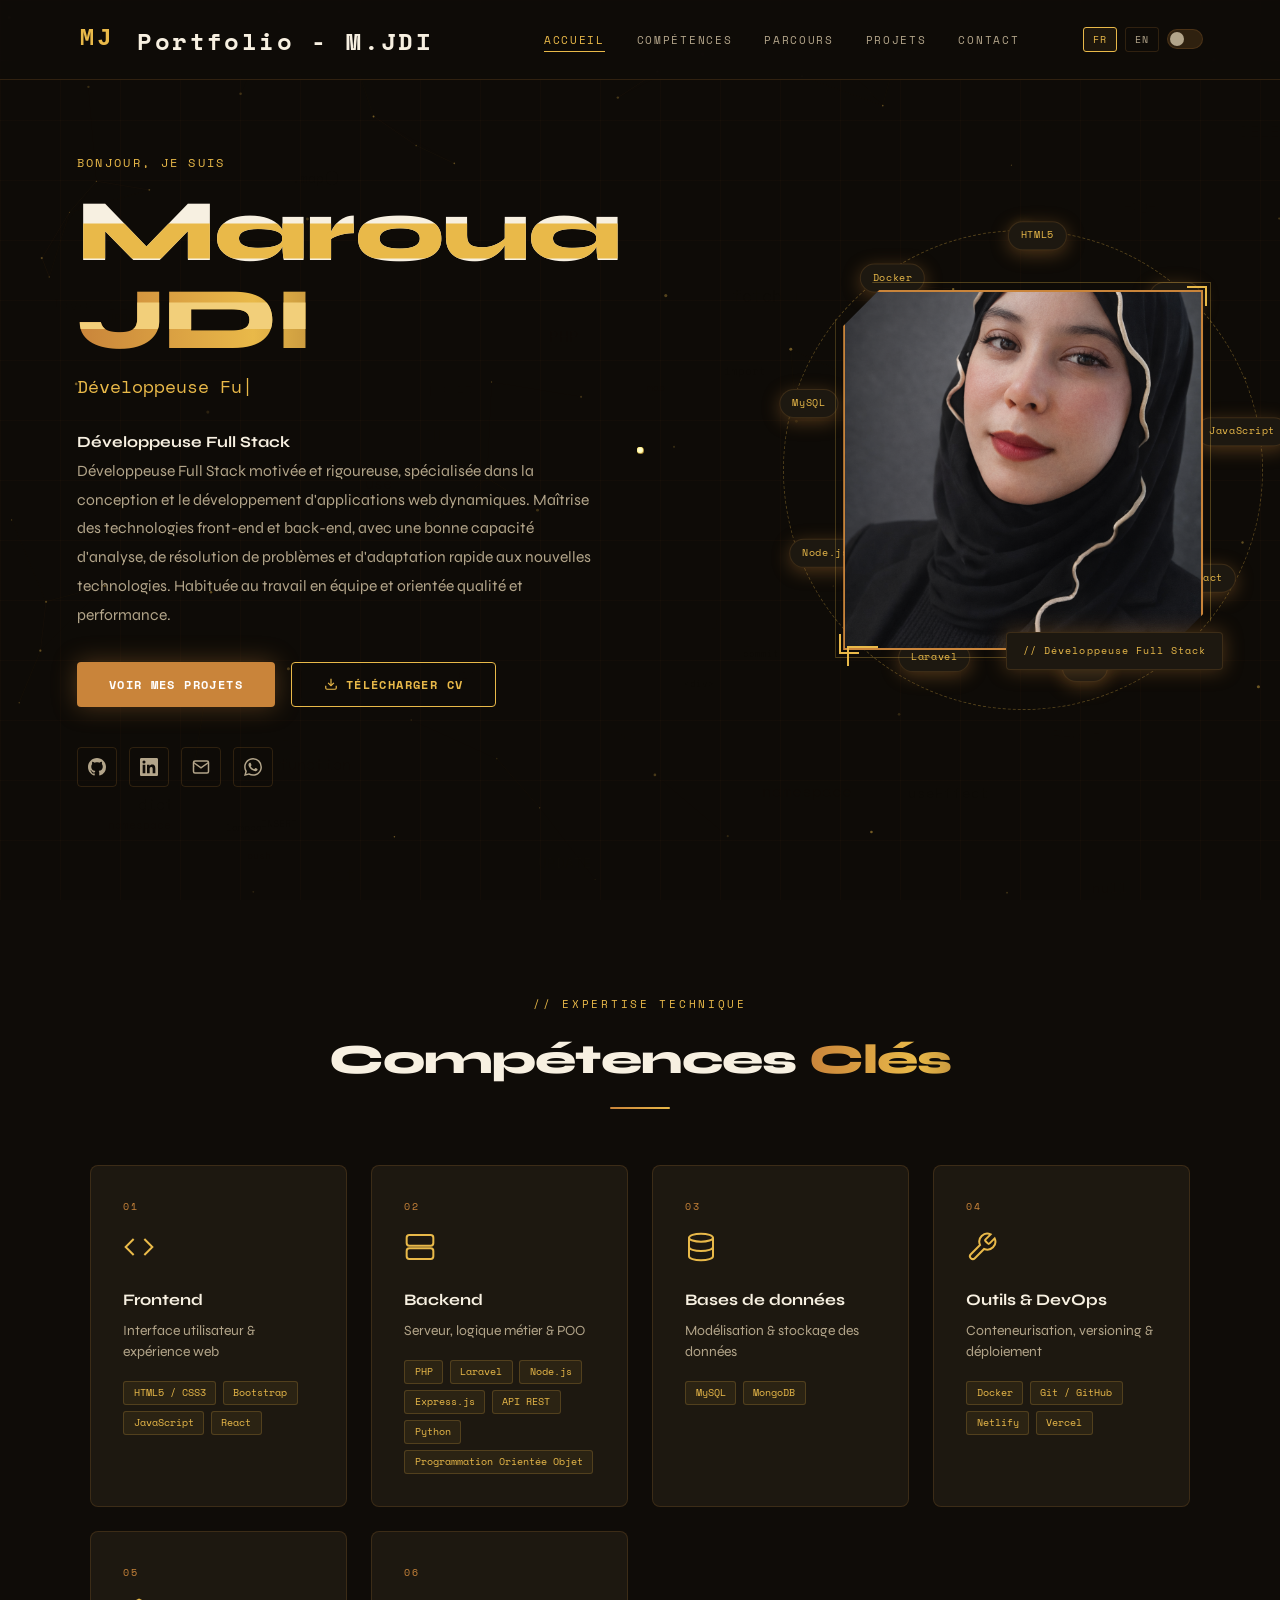
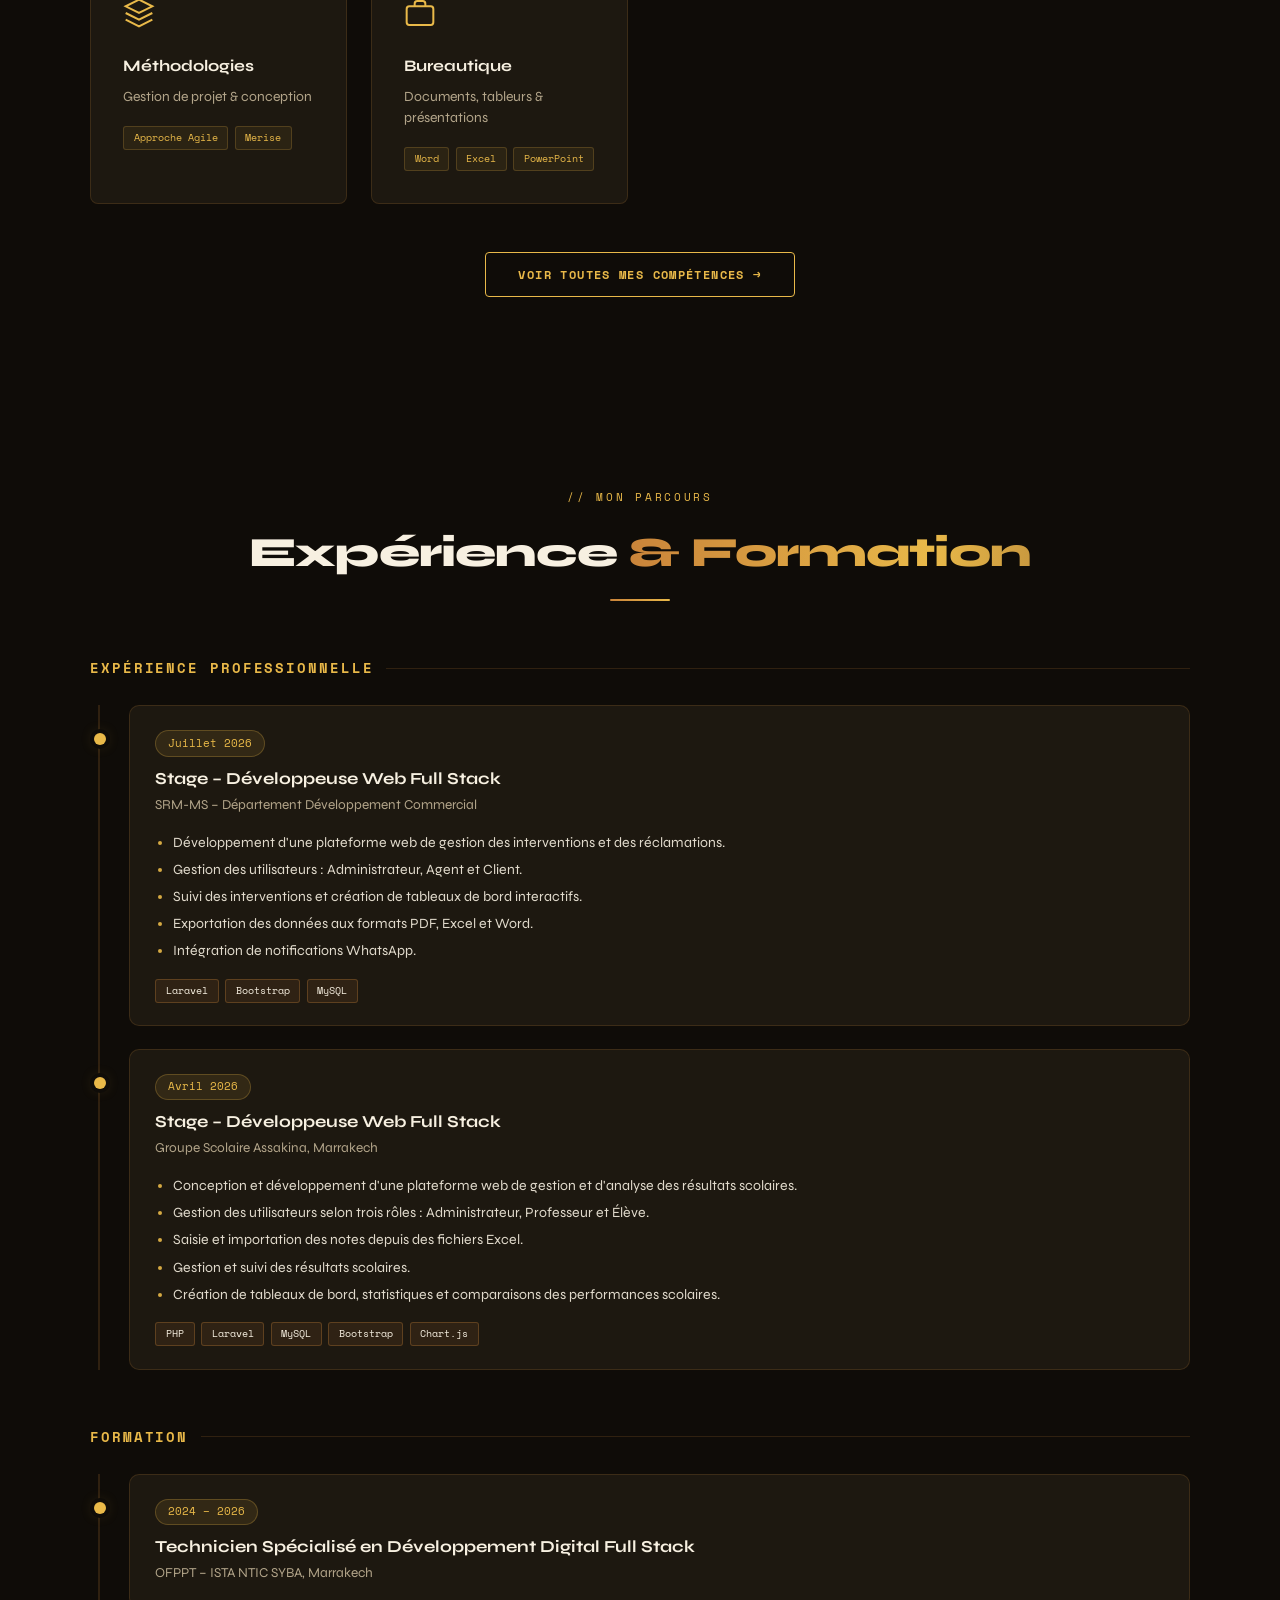
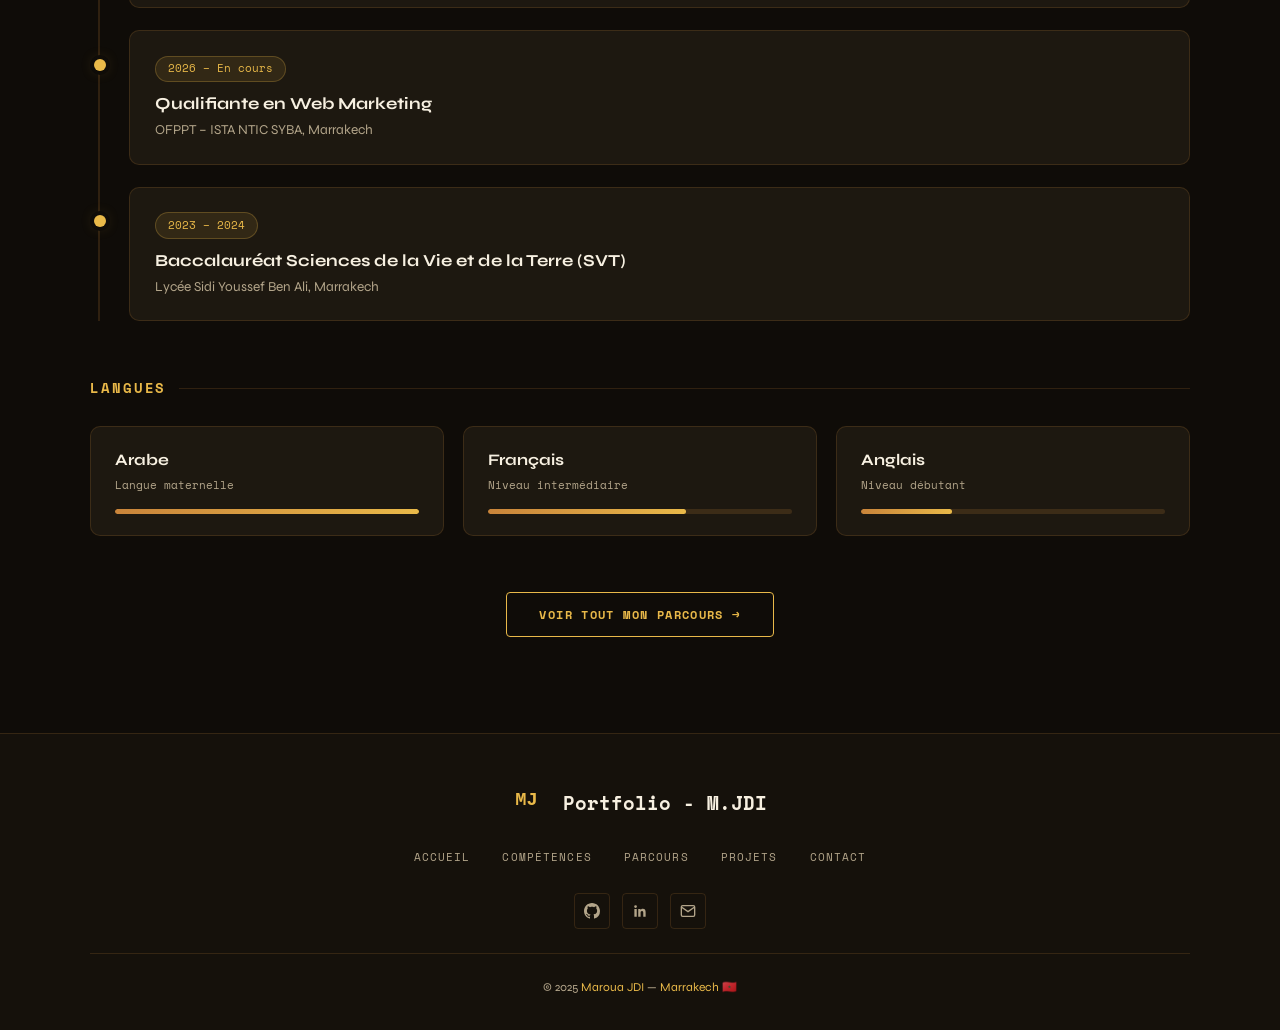
==== commit c63baef7: "Update portfolio" ====
--- a/index.html
+++ b/index.html
@@ -71,12 +71,12 @@
       <h1 class="hero-name">Maroua <span>JDI</span></h1>
       <div class="hero-role"><span id="typing"></span><span class="cursor">|</span></div>
       <p class="hero-bio">
-        <strong data-fr="D&eacute;veloppeur Web Full Stack" data-en="Full Stack Web Developer">D&eacute;veloppeur Web Full Stack</strong><br>
-        <span data-fr="D&eacute;veloppeur Web Full Stack motiv&eacute; et rigoureux, sp&eacute;cialis&eacute; dans la conception et le d&eacute;veloppement d&apos;applications web dynamiques. Ma&icirc;trise des technologies front-end et back-end, avec une bonne capacit&eacute; d&apos;analyse, de r&eacute;solution de probl&egrave;mes et d&apos;adaptation rapide aux nouvelles technologies. Habitu&eacute; au travail en &eacute;quipe et orient&eacute; qualit&eacute; et performance." data-en="Motivated and rigorous Full Stack Web Developer, specialized in designing and developing dynamic web applications. Proficient in both front-end and back-end technologies, with strong analytical skills, problem-solving ability and quick adaptation to new technologies. Team-oriented with a focus on quality and performance.">D&eacute;veloppeur Web Full Stack motiv&eacute; et rigoureux, sp&eacute;cialis&eacute; dans la conception et le d&eacute;veloppement d&apos;applications web dynamiques. Ma&icirc;trise des technologies front-end et back-end, avec une bonne capacit&eacute; d&apos;analyse, de r&eacute;solution de probl&egrave;mes et d&apos;adaptation rapide aux nouvelles technologies. Habitu&eacute; au travail en &eacute;quipe et orient&eacute; qualit&eacute; et performance.</span>
+        <strong data-fr="D&eacute;veloppeuse Full Stack" data-en="Full Stack Web Developer">D&eacute;veloppeuse Full Stack</strong><br>
+        <span data-fr="D&eacute;veloppeuse Full Stack motiv&eacute;e et rigoureuse, sp&eacute;cialis&eacute;e dans la conception et le d&eacute;veloppement d&apos;applications web dynamiques. Ma&icirc;trise des technologies front-end et back-end, avec une bonne capacit&eacute; d&apos;analyse, de r&eacute;solution de probl&egrave;mes et d&apos;adaptation rapide aux nouvelles technologies. Habitu&eacute;e au travail en &eacute;quipe et orient&eacute;e qualit&eacute; et performance." data-en="Motivated and rigorous Full Stack Web Developer, specialized in designing and developing dynamic web applications. Proficient in both front-end and back-end technologies, with strong analytical skills, problem-solving ability and quick adaptation to new technologies. Team-oriented with a focus on quality and performance.">D&eacute;veloppeuse Full Stack motiv&eacute;e et rigoureuse, sp&eacute;cialis&eacute;e dans la conception et le d&eacute;veloppement d&apos;applications web dynamiques. Ma&icirc;trise des technologies front-end et back-end, avec une bonne capacit&eacute; d&apos;analyse, de r&eacute;solution de probl&egrave;mes et d&apos;adaptation rapide aux nouvelles technologies. Habitu&eacute;e au travail en &eacute;quipe et orient&eacute;e qualit&eacute; et performance.</span>
       </p>
       <div class="hero-actions">
         <a href="pages/projects.html" class="btn-p" data-fr="Voir mes projets" data-en="View my projects">Voir mes projets</a>
-        <a href="uploads/Cv_Maroua JDI.pdf" download class="btn-o">
+        <a href="uploads/Cv_Maroua%20JDI.pdf" download="Cv_Maroua JDI.pdf" class="btn-o">
           <svg width="14" height="14" viewBox="0 0 24 24" fill="none" stroke="currentColor" stroke-width="2"><path d="M21 15v4a2 2 0 0 1-2 2H5a2 2 0 0 1-2-2v-4"/><polyline points="7 10 12 15 17 10"/><line x1="12" y1="15" x2="12" y2="3"/></svg>
           <span data-fr="T&eacute;l&eacute;charger CV" data-en="Download CV">T&eacute;l&eacute;charger CV</span>
         </a>
@@ -132,7 +132,7 @@
         <div class="photo-corner bl"></div>
         <div class="photo-corner br"></div>
       </div>
-      <div class="photo-badge" data-fr="// D&eacute;veloppeur Web Full Stack" data-en="// Full Stack Web Developer">// D&eacute;veloppeur Web Full Stack</div>
+      <div class="photo-badge" data-fr="// D&eacute;veloppeuse Full Stack" data-en="// Full Stack Web Developer">// D&eacute;veloppeuse Full Stack</div>
     </div>
   </div>
 </section>
--- a/css/style.css
+++ b/css/style.css
@@ -314,3 +314,19 @@
 @media(max-width:1180px){.orbit{--d:380px}}
 @media(max-width:1050px){.orbit{display:none}}
 .hero{overflow-x:clip}
+
+/* ── PHOTO VISIBLE SUR TELEPHONE / TABLETTE ── */
+@media(max-width:900px){
+  .hero-photo{display:block;order:-1;justify-self:center;margin:.5rem auto 1.6rem}
+  .photo-frame{width:260px;height:260px}
+  .photo-badge{right:50%;transform:translateX(50%);bottom:-18px;font-size:.58rem;padding:.5rem .8rem}
+  .orbit{display:block;--d:350px}
+  .hero-wrap{gap:2.5rem}
+}
+@media(max-width:700px){
+  .photo-frame{width:210px;height:210px}
+  .orbit{--d:290px}
+  .orbit-dash{inset:-14px}
+  .ob-in{font-size:.5rem;padding:.24rem .5rem}
+}
+@media(min-width:641px) and (max-width:900px){.hero{padding-top:200px}}
